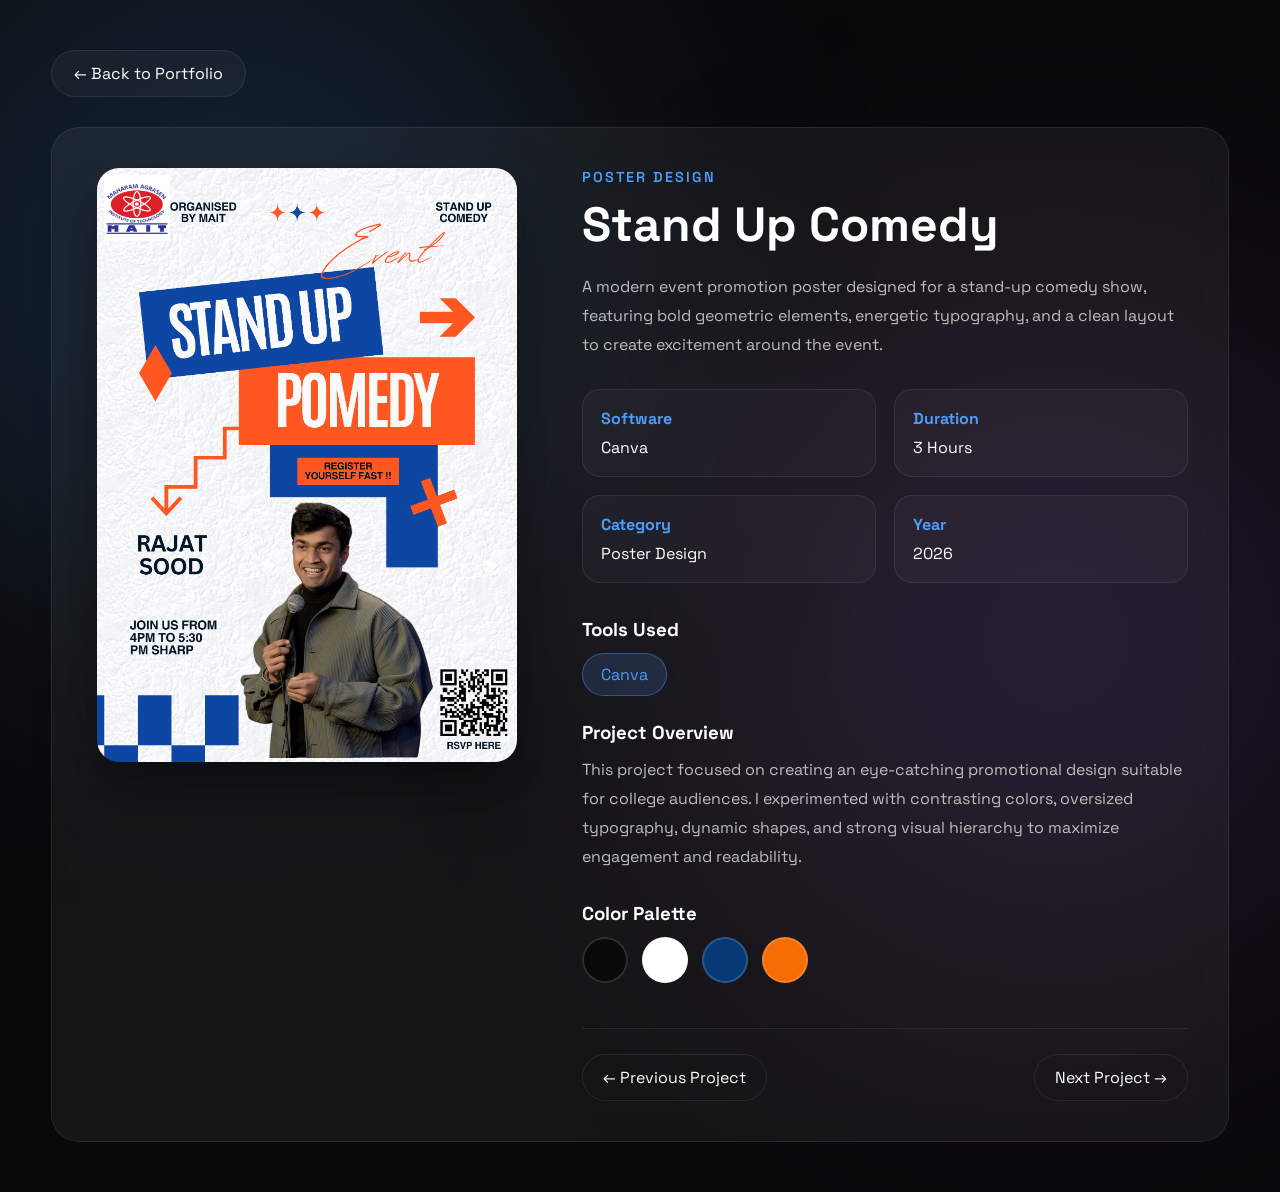
==== work/poster1.html @ 1dbdff75 "Add files via upload" ====
<!DOCTYPE html>
<html lang="en">
<head>
<meta charset="UTF-8">
<meta name="viewport" content="width=device-width, initial-scale=1.0">
<title>Stand Up Comedy</title>
<link href="https://fonts.googleapis.com/css2?family=Space+Grotesk:wght@300;400;500;600;700&display=swap" rel="stylesheet">
<style>
*{margin:0;padding:0;box-sizing:border-box}
:root{
--bg:#090909;
--card:rgba(255,255,255,.05);
--border:rgba(255,255,255,.08);
--text:#fff;
--muted:#bdbdbd;
--accent:#4F9CF9;
--purple:#9b51e0;
}
body{
font-family:'Space Grotesk',sans-serif;
background:var(--bg);
color:var(--text);
overflow-x:hidden;
position:relative;
}
body::before{
content:"";
position:fixed;
width:55vw;height:55vw;
top:-10%;left:-10%;
background:var(--accent);
border-radius:50%;
filter:blur(150px);
opacity:.18;
animation:f1 16s ease-in-out infinite alternate;
z-index:-2;
}
body::after{
content:"";
position:fixed;
width:55vw;height:55vw;
right:-10%;bottom:-10%;
background:var(--purple);
border-radius:50%;
filter:blur(150px);
opacity:.15;
animation:f2 18s ease-in-out infinite alternate;
z-index:-2;
}
@keyframes f1{to{transform:translate(50px,60px) rotate(15deg)}}
@keyframes f2{to{transform:translate(-50px,-40px) rotate(-15deg)}}
.container{width:min(1350px,92%);margin:50px auto;}
.back{
display:inline-flex;align-items:center;gap:10px;
padding:12px 22px;
border:1px solid var(--border);
border-radius:30px;
background:rgba(255,255,255,.04);
text-decoration:none;color:#fff;
transition:.3s;
}
.back:hover{background:var(--accent);transform:translateY(-3px)}
.card{
margin-top:30px;
background:var(--card);
backdrop-filter:blur(18px);
border:1px solid var(--border);
border-radius:28px;
padding:40px;
animation:fade .8s ease;
}
.project{
display:grid;
grid-template-columns:430px 1fr;
gap:60px;
align-items:start;
}
.left{display:flex;justify-content:center}
.left img{
width:100%;
max-width:420px;
border-radius:22px;
box-shadow:0 25px 60px rgba(0,0,0,.45);
transition:.4s;
}
.left img:hover{transform:scale(1.03)}
.category{color:var(--accent);font-weight:600;letter-spacing:2px;text-transform:uppercase;font-size:.9rem}
h1{font-size:3rem;margin:8px 0 18px}
.desc{color:var(--muted);line-height:1.8;margin-bottom:30px}
.grid{
display:grid;
grid-template-columns:repeat(2,minmax(180px,1fr));
gap:18px;
margin-bottom:35px;
}
.info{
padding:18px;
background:rgba(255,255,255,.03);
border:1px solid var(--border);
border-radius:18px;
}
.info h4{color:var(--accent);margin-bottom:8px}
.section{margin-top:25px}
.section h3{margin-bottom:12px}
.tools{display:flex;gap:10px;flex-wrap:wrap}
.tools span{
padding:10px 18px;
border-radius:22px;
background:rgba(79,156,249,.15);
border:1px solid rgba(79,156,249,.4);
color:var(--accent);
}
.palette{display:flex;gap:14px;margin-top:10px}
.swatch{
width:46px;height:46px;border-radius:50%;
border:2px solid rgba(255,255,255,.15)
}
.nav{
display:flex;
justify-content:space-between;
margin-top:45px;
padding-top:25px;
border-top:1px solid var(--border);
}
.nav a{
text-decoration:none;
color:#fff;
padding:12px 20px;
border-radius:24px;
border:1px solid var(--border);
transition:.3s;
}
.nav a:hover{background:var(--accent)}
@keyframes fade{from{opacity:0;transform:translateY(25px)}to{opacity:1;transform:none}}
@media(max-width:900px){
.project{grid-template-columns:1fr}
.left img{max-width:330px}
h1{font-size:2.2rem}
.grid{grid-template-columns:1fr}
}
</style>
</head>
<body>
<div class="container">
<a href="/index.html" class="back">← Back to Portfolio</a>

<div class="card">
<div class="project">
<div class="left">
<img src="/images/poster1.png" alt="Stand Up Comedy">
</div>

<div class="right">
<div class="category">Poster Design</div>
<h1>Stand Up Comedy</h1>

<p class="desc">
A modern event promotion poster designed for a stand-up comedy show, featuring bold geometric elements, energetic typography, and a clean layout to create excitement around the event.
</p>

<div class="grid">
<div class="info">
<h4>Software</h4>
<p>Canva</p>
</div>

<div class="info">
<h4>Duration</h4>
<p>3 Hours</p>
</div>

<div class="info">
<h4>Category</h4>
<p>Poster Design</p>
</div>

<div class="info">
<h4>Year</h4>
<p>2026</p>
</div>
</div>

<div class="section">
<h3>Tools Used</h3>
<div class="tools">
<span>Canva</span>
</div>
</div>

<div class="section">
<h3>Project Overview</h3>
<p class="desc">
This project focused on creating an eye-catching promotional design suitable for college audiences. I experimented with contrasting colors, oversized typography, dynamic shapes, and strong visual hierarchy to maximize engagement and readability.
</p>
</div>

<div class="section">
<h3>Color Palette</h3>
<div class="palette">
<div class="swatch" style="background:#090909"></div>
<div class="swatch" style="background:#ffffff"></div>
<div class="swatch" style="background:#073977"></div>
<div class="swatch" style="background:#f56c03"></div>
</div>
</div>

<div class="nav">
<a href="poster1.html">← Previous Project</a>
<a href="poster2.html">Next Project →</a>
</div>

</div>
</div>
</div>
</div>
</body>
</html>
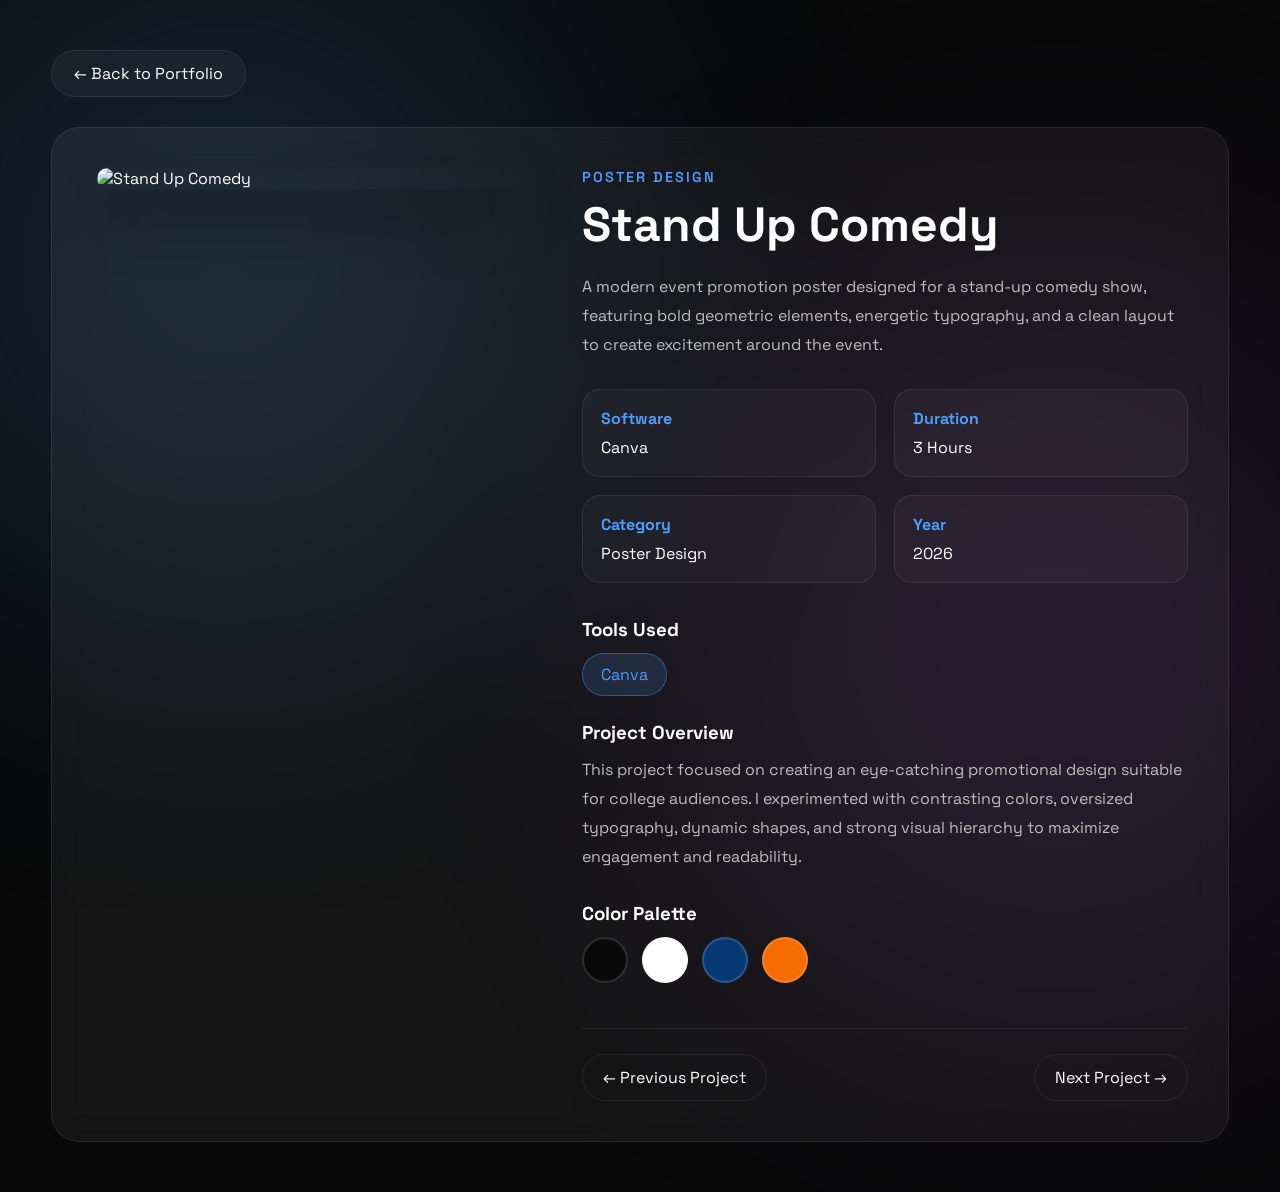
==== commit 6a0c0ca9: "Update poster1.html" ====
--- a/work/poster1.html
+++ b/work/poster1.html
@@ -142,12 +142,12 @@
 </head>
 <body>
 <div class="container">
-<a href="/index.html" class="back">← Back to Portfolio</a>
+<a href="index.html" class="back">← Back to Portfolio</a>
 
 <div class="card">
 <div class="project">
 <div class="left">
-<img src="/images/poster1.png" alt="Stand Up Comedy">
+<img src="images/poster1.png" alt="Stand Up Comedy">
 </div>
 
 <div class="right">
@@ -214,4 +214,4 @@
 </div>
 </div>
 </body>
-</html>+</html>
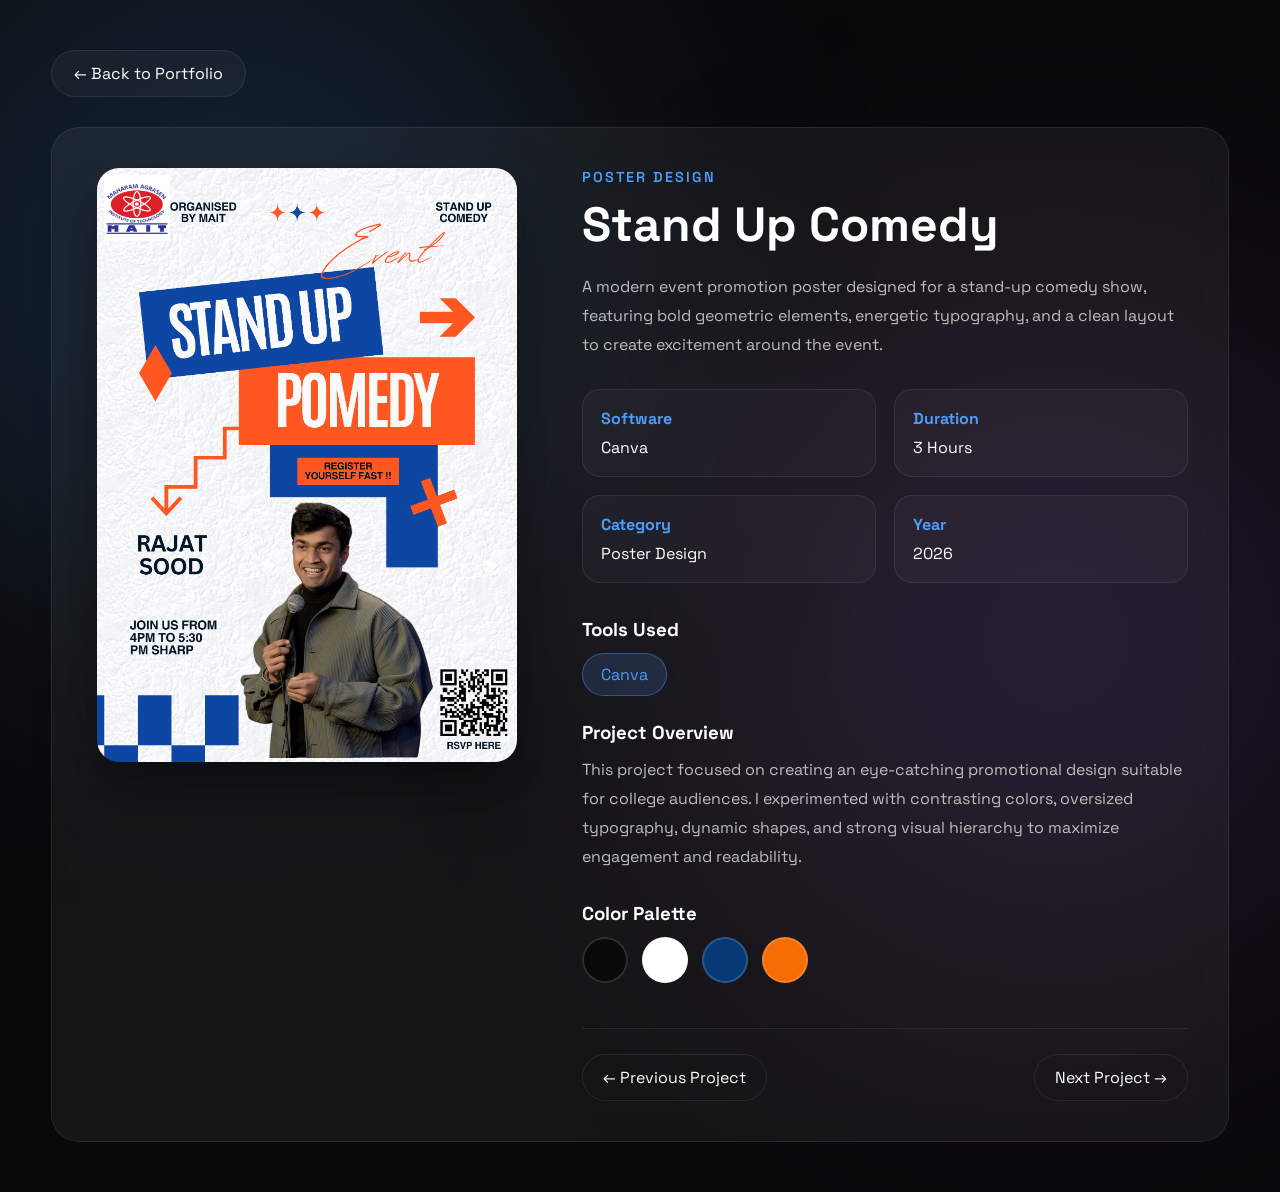
==== commit fa867da6: "Update poster1.html" ====
--- a/work/poster1.html
+++ b/work/poster1.html
@@ -142,12 +142,12 @@
 </head>
 <body>
 <div class="container">
-<a href="index.html" class="back">← Back to Portfolio</a>
+<a href="../index.html" class="back">← Back to Portfolio</a>
 
 <div class="card">
 <div class="project">
 <div class="left">
-<img src="images/poster1.png" alt="Stand Up Comedy">
+<img src="../images/poster1.png" alt="Stand Up Comedy">
 </div>
 
 <div class="right">
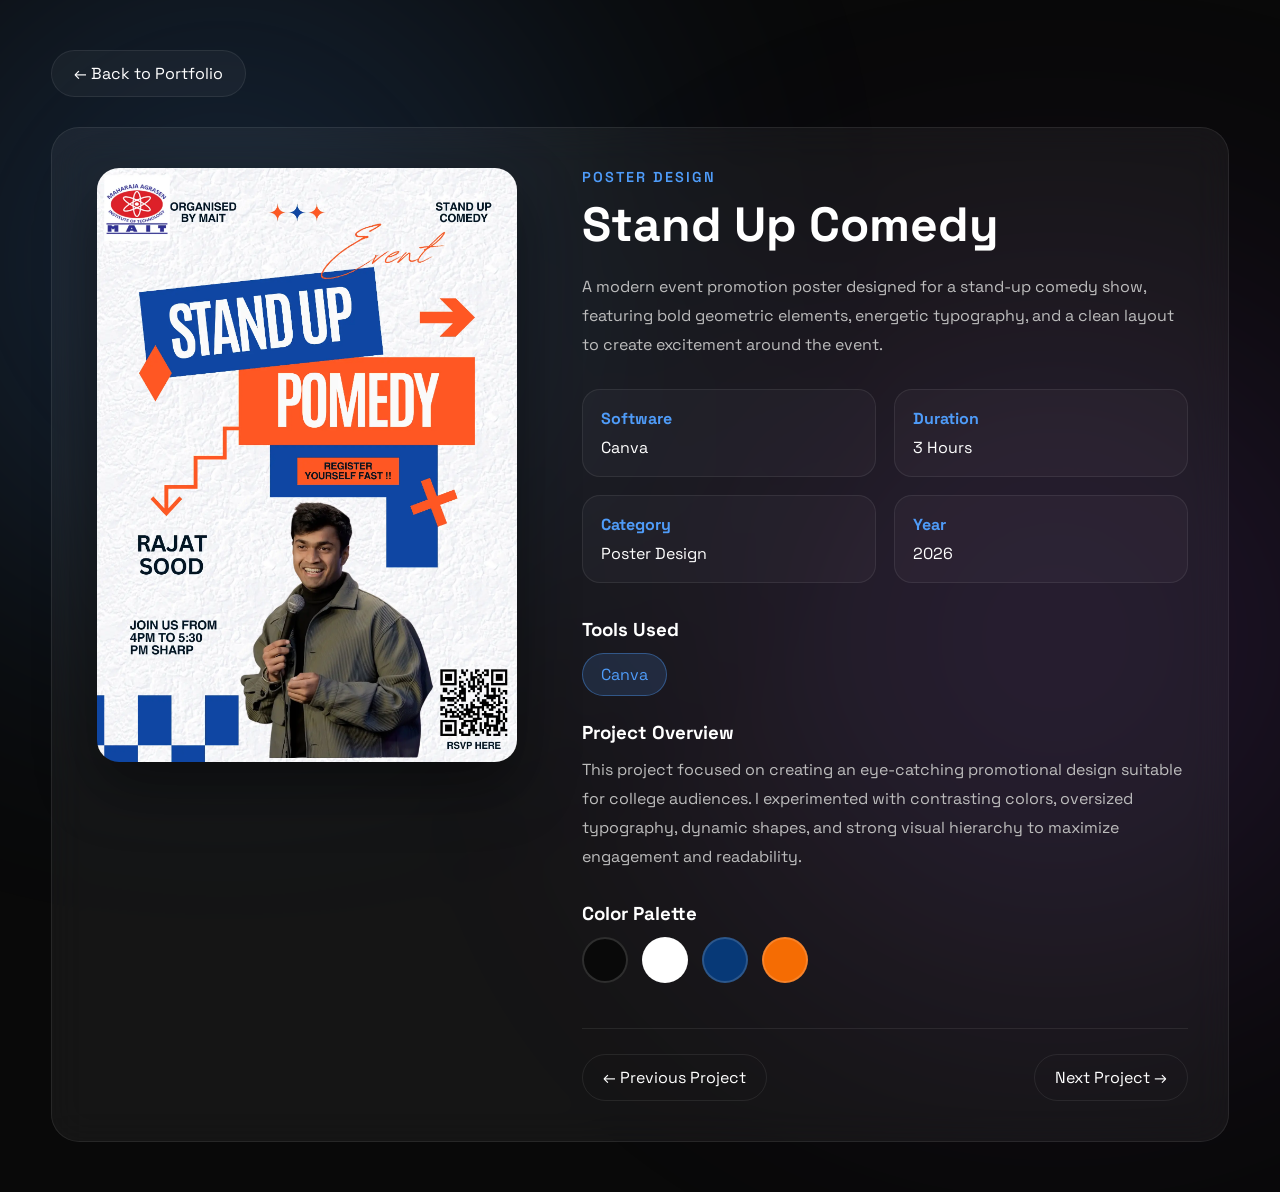
==== commit 886feda0: "Update poster1.html" ====
--- a/work/poster1.html
+++ b/work/poster1.html
@@ -147,7 +147,7 @@
 <div class="card">
 <div class="project">
 <div class="left">
-<img src="../images/poster1.png" alt="Stand Up Comedy">
+<img src="../images/poster1.webp" alt="Stand Up Comedy">
 </div>
 
 <div class="right">
